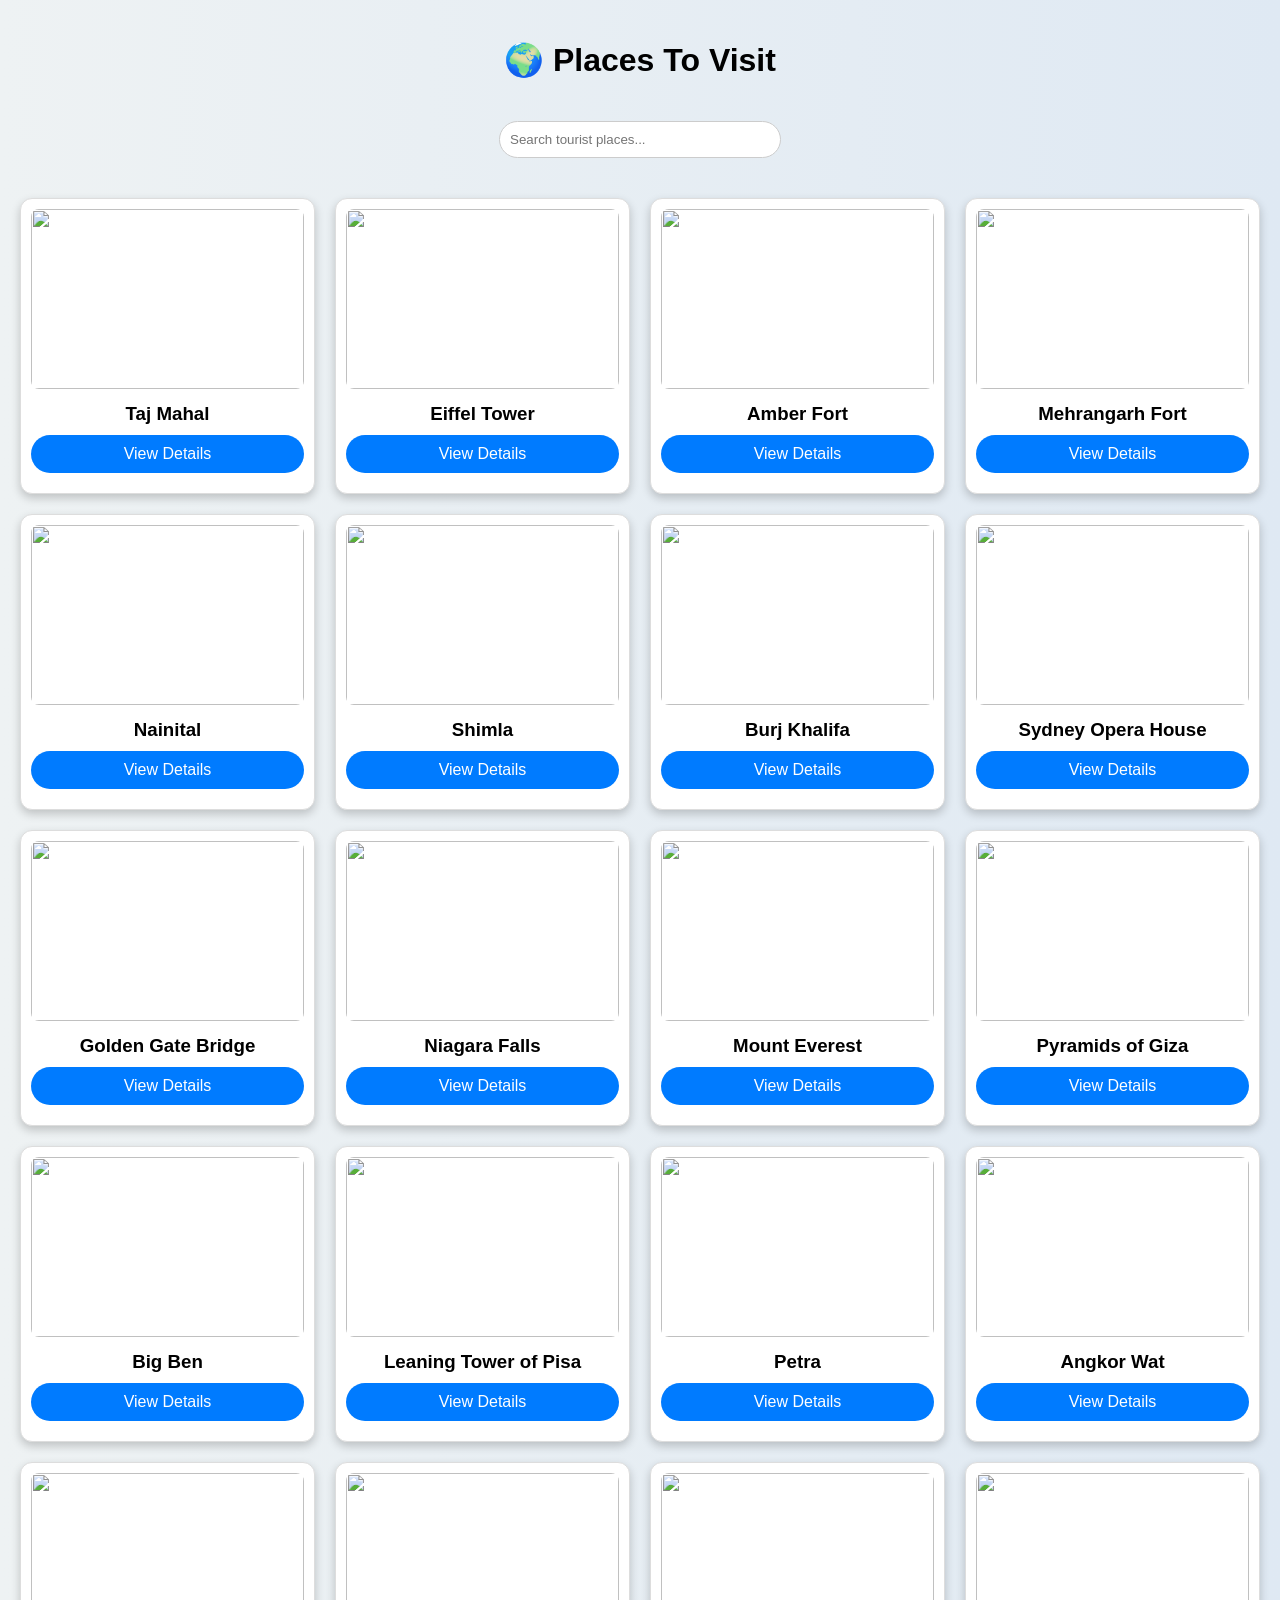
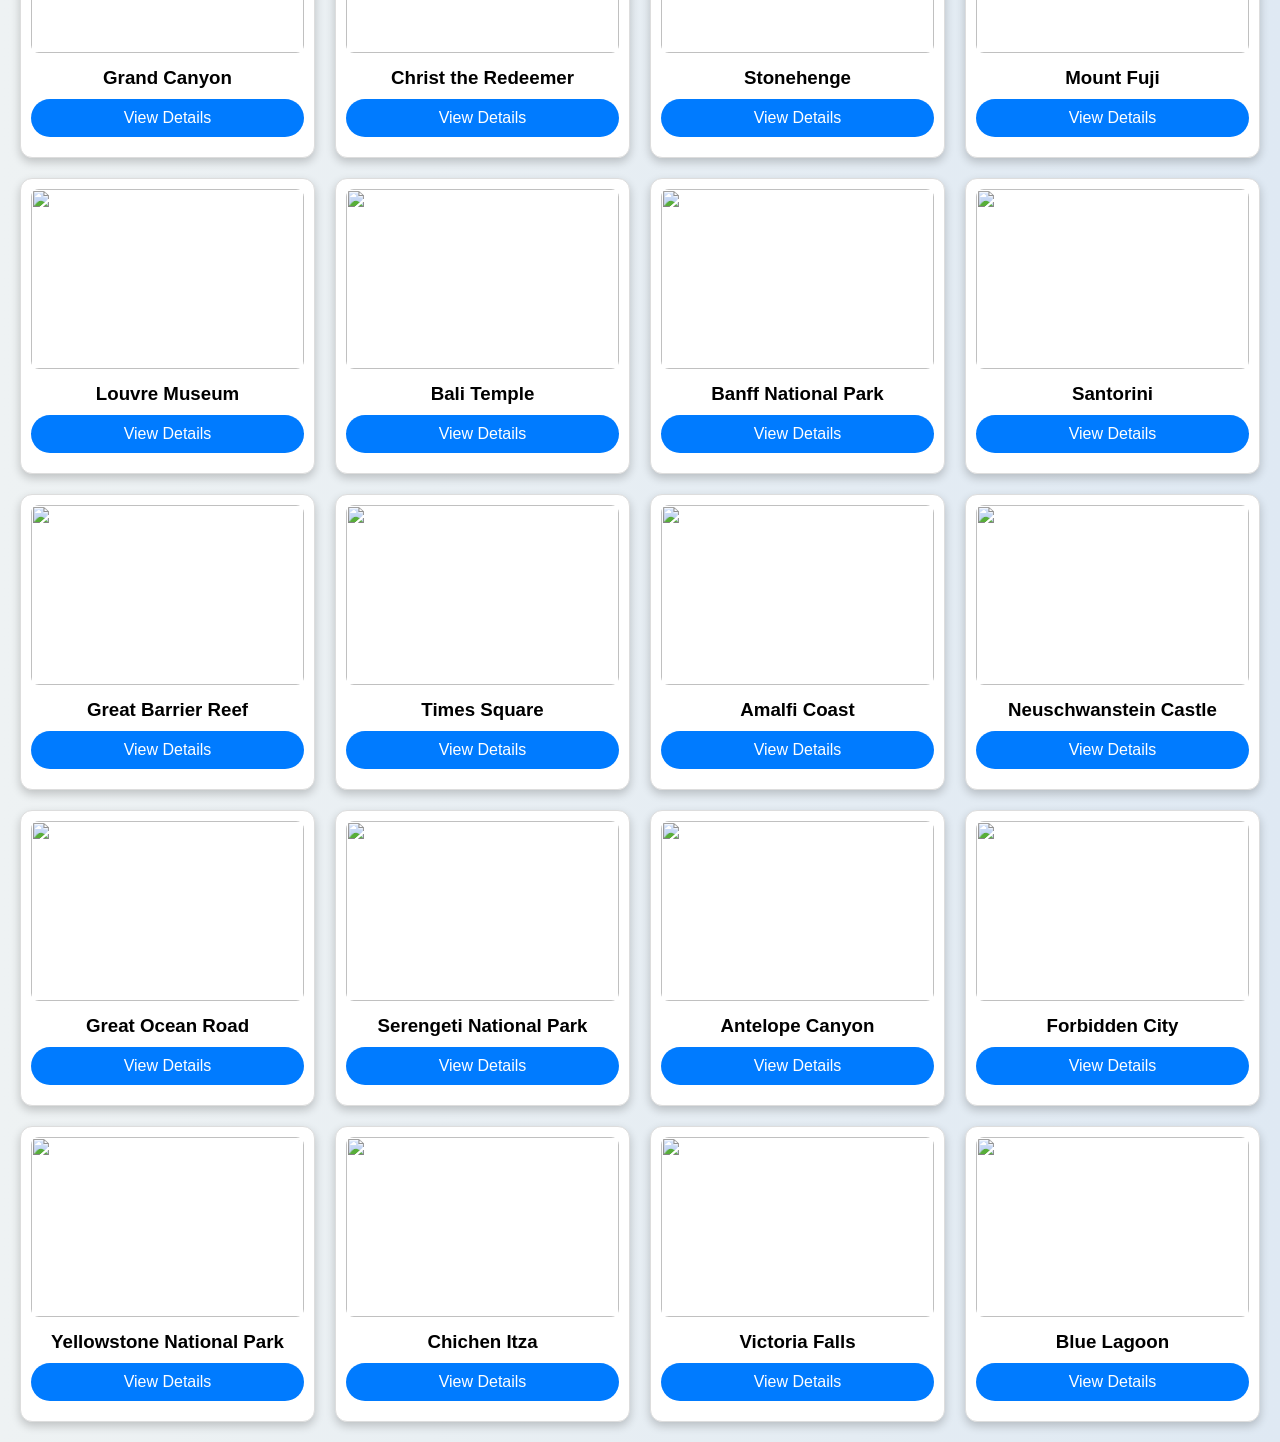
==== place to visit.html @ edbf4c34 "Add files via upload" ====
<!DOCTYPE html>
<html lang="en">
<head>
<meta charset="UTF-8">
<meta name="viewport" content="width=device-width, initial-scale=1.0">
<title>Tourist Places</title>
<link rel="stylesheet" href="place to visit.css">
</head>
<body>
<h1>🌍 Places To Visit</h1>
<div class="search-box">
    <input type="text" id="search" placeholder="Search tourist places...">
</div>
<div class="container" id="places">
<div class="card">
<img src="images/Tajmahal.jpg">
<h3>Taj Mahal</h3>
<a href="https://en.wikipedia.org/wiki/Taj_Mahal" target="_blank">View Details</a>
</div>

<div class="card">
<img src="images/Eiffel tower.jpg">
<h3>Eiffel Tower</h3>
<a href="https://en.wikipedia.org/wiki/Eiffel_Tower" target="_blank">View Details</a>
</div>

<div class="card">
<img src="images/Amber.webp">
<h3>Amber Fort</h3>
<a href="https://en.wikipedia.org/wiki/Amber_Fort" target="_blank">View Details</a>
</div>
<div class="card">
<img src="images/Mehrangarh fort.jpg">
<h3>Mehrangarh Fort</h3>
<a href="https://en.wikipedia.org/wiki/Mehrangarh" target="_blank">View Details</a>
</div>

<div class="card">
<img src="images/Nainital.webp">
<h3>Nainital</h3>
<a href="https://en.wikipedia.org/wiki/Nainital" target="_blank">View Details</a>
</div>
<div class="card">
<img src="images/simla.webp">
<h3>Shimla</h3>
<a href="https://en.wikipedia.org/wiki/Shimla" target="_blank">View Details</a>
</div>
<div class="card">
<img src="images/Burj khalifa.jpg">
<h3>Burj Khalifa</h3>
<a href="https://en.wikipedia.org/wiki/Burj_Khalifa" target="_blank">View Details</a>
</div>

<div class="card">
<img src="images/sydney opera house.jpeg">
<h3>Sydney Opera House</h3>
<a href="https://en.wikipedia.org/wiki/Sydney_Opera_House" target="_blank">View Details</a>
</div>

<div class="card">
<img src="images/golden gate bridge.jpeg">
<h3>Golden Gate Bridge</h3>
<a href="https://en.wikipedia.org/wiki/Golden_Gate_Bridge" target="_blank">View Details</a>
</div>

<div class="card">
<img src="images/niagara falls.jpeg">
<h3>Niagara Falls</h3>
<a href="https://en.wikipedia.org/wiki/Niagara_Falls" target="_blank">View Details</a>
</div>

<div class="card">
<img src="images/mount everest.jpeg">
<h3>Mount Everest</h3>
<a href="https://en.wikipedia.org/wiki/Mount_Everest" target="_blank">View Details</a>
</div>

<div class="card">
<img src="images/pyramids of giza.jpeg">
<h3>Pyramids of Giza</h3>
<a href="https://en.wikipedia.org/wiki/Giza_pyramid_complex" target="_blank">View Details</a>
</div>

<div class="card">
<img src="images/big ben.jpeg">
<h3>Big Ben</h3>
<a href="https://en.wikipedia.org/wiki/Big_Ben" target="_blank">View Details</a>
</div>

<div class="card">
<img src="images/Leaning Tower of Pisa.webp">
<h3>Leaning Tower of Pisa</h3>
<a href="https://en.wikipedia.org/wiki/Leaning_Tower_of_Pisa" target="_blank">View Details</a>
</div>

<div class="card">
<img src="images/Petra.avif">
<h3>Petra</h3>
<a href="https://en.wikipedia.org/wiki/Petra" target="_blank">View Details</a>
</div>

<div class="card">
<img src="images/Angkor Wat.webp">
<h3>Angkor Wat</h3>
<a href="https://en.wikipedia.org/wiki/Angkor_Wat" target="_blank">View Details</a>
</div>

<div class="card">
<img src="images/grand canyon.jpeg">
<h3>Grand Canyon</h3>
<a href="https://en.wikipedia.org/wiki/Grand_Canyon" target="_blank">View Details</a>
</div>

<div class="card">
<img src="images/christ the redeemer.jpeg">
<h3>Christ the Redeemer</h3>
<a href="https://en.wikipedia.org/wiki/Christ_the_Redeemer_(statue)" target="_blank">View Details</a>
</div>

<div class="card">
<img src="images/Stonehenge.webp">
<h3>Stonehenge</h3>
<a href="https://en.wikipedia.org/wiki/Stonehenge" target="_blank">View Details</a>
</div>

<div class="card">
<img src="images/mount fuji.jpg">
<h3>Mount Fuji</h3>
<a href="https://en.wikipedia.org/wiki/Mount_Fuji" target="_blank">View Details</a>
</div>

<div class="card">
    <img src="images/Louvre Museum.jpg">
<h3>Louvre Museum</h3>
<a href="https://en.wikipedia.org/wiki/Louvre" target="_blank">View Details</a>
</div>

<div class="card">
<img src="images/Bali Temple.jpg">
<h3>Bali Temple</h3>
<a href="https://en.wikipedia.org/wiki/Bali" target="_blank">View Details</a>
</div>

<div class="card">
<img src="images/Banff National Park.jpg">
<h3>Banff National Park</h3>
<a href="https://en.wikipedia.org/wiki/Banff_National_Park" target="_blank">View Details</a>
</div>

<div class="card">
<img src="images/Santorini.jpg">
<h3>Santorini</h3>
<a href="https://en.wikipedia.org/wiki/Santorini" target="_blank">View Details</a>
</div>

<div class="card">
<img src="images/Great Barrier Reef.jpg">
<h3>Great Barrier Reef</h3>
<a href="https://en.wikipedia.org/wiki/Great_Barrier_Reef" target="_blank">View Details</a>
</div>

<div class="card">
<img src="images/Times Square.jpg">
<h3>Times Square</h3>
<a href="https://en.wikipedia.org/wiki/Times_Square" target="_blank">View Details</a>
</div>

<div class="card">
<img src="images/Amalfi Coast.jpg">
<h3>Amalfi Coast</h3>
<a href="https://en.wikipedia.org/wiki/Amalfi_Coast" target="_blank">View Details</a>
</div>

<div class="card">
<img src="images/Neuschwanstein Castle.jpg">
<h3>Neuschwanstein Castle</h3>
<a href="https://en.wikipedia.org/wiki/Neuschwanstein_Castle" target="_blank">View Details</a>
</div>

<div class="card">
<img src="images/Great Ocean Road.jpg">
<h3>Great Ocean Road</h3>
<a href="https://en.wikipedia.org/wiki/Great_Ocean_Road" target="_blank">View Details</a>
</div>

<div class="card">
<img src="images/Serengeti National Park.jpg">
<h3>Serengeti National Park</h3>
<a href="https://en.wikipedia.org/wiki/Serengeti_National_Park" target="_blank">View Details</a>
</div>

<div class="card">
<img src="images/Antelope Canyon.jpg">
<h3>Antelope Canyon</h3>
<a href="https://en.wikipedia.org/wiki/Antelope_Canyon" target="_blank">View Details</a>
</div>

<div class="card">
<img src="images/Forbidden City.jpg">
<h3>Forbidden City</h3>
<a href="https://en.wikipedia.org/wiki/Forbidden_City" target="_blank">View Details</a>
</div>

<div class="card">
<img src="images/Yellowstone National Park.jpg">
<h3>Yellowstone National Park</h3>
<a href="https://en.wikipedia.org/wiki/Yellowstone_National_Park" target="_blank">View Details</a>
</div>

<div class="card">
<img src="images/Chichen Itza.jpg">
<h3>Chichen Itza</h3>
<a href="https://en.wikipedia.org/wiki/Chichen_Itza" target="_blank">View Details</a>
</div>

<div class="card">
<img src="images/Victoria Falls.jpg">
<h3>Victoria Falls</h3>
<a href="https://en.wikipedia.org/wiki/Victoria_Falls" target="_blank">View Details</a>
</div>

<div class="card">
<img src="images/Blue Lagoon.jpg">
<h3>Blue Lagoon</h3>
<a href="https://en.wikipedia.org/wiki/Blue_Lagoon_(geothermal_spa)" target="_blank">View Details</a>
</div>
</div>
<script>
const searchInput = document.getElementById("search");
const cards = document.querySelectorAll(".card");

searchInput.addEventListener("keyup", function() {
    let filter = searchInput.value.toLowerCase();

    cards.forEach(card => {
        let text = card.innerText.toLowerCase();
        card.style.display = text.includes(filter) ? "block" : "none";
    });
});
</script>
</body>
</html>
---- place to visit.css ----
body {
    margin: 0;
    font-family: Arial, sans-serif;
    background: linear-gradient(to right, #eef2f3, #dfe9f3);
}
h1 {
    text-align: center;
    padding: 20px;
}
.search-box {
    text-align: center;
    margin-bottom: 20px;
}
.search-box input {
    padding: 10px;
    width: 260px;
    border-radius: 20px;
    border: 1px solid #ccc;
    outline: none;
}
.container {
    display: grid;
    grid-template-columns: repeat(auto-fit, minmax(250px, 1fr));
    gap: 20px;
    padding: 20px;
}
.card {
    background: #fff;
    border: 1px solid #ddd;
    border-radius: 12px;
    overflow: hidden;
    padding: 10px;
    box-shadow: 0 4px 10px rgba(0,0,0,0.2);
    transition: all 0.3s ease;
}
.card:hover {
    transform: translateY(-8px) scale(1.03);
}
.card img {
    width: 100%;
    height: 180px;
    object-fit: cover;
    border-radius: 8px;
}
.card h3 {
    text-align: center;
    margin: 10px 0;
}
.card a {
    display: block;
    text-align: center;
    padding: 10px;
    margin: 10px 0;
    text-decoration: none;
    color: white;
    background: #007BFF;
    border-radius: 20px;
    transition: 0.3s;
}
.card a:hover {
    background: #ff5722;
}
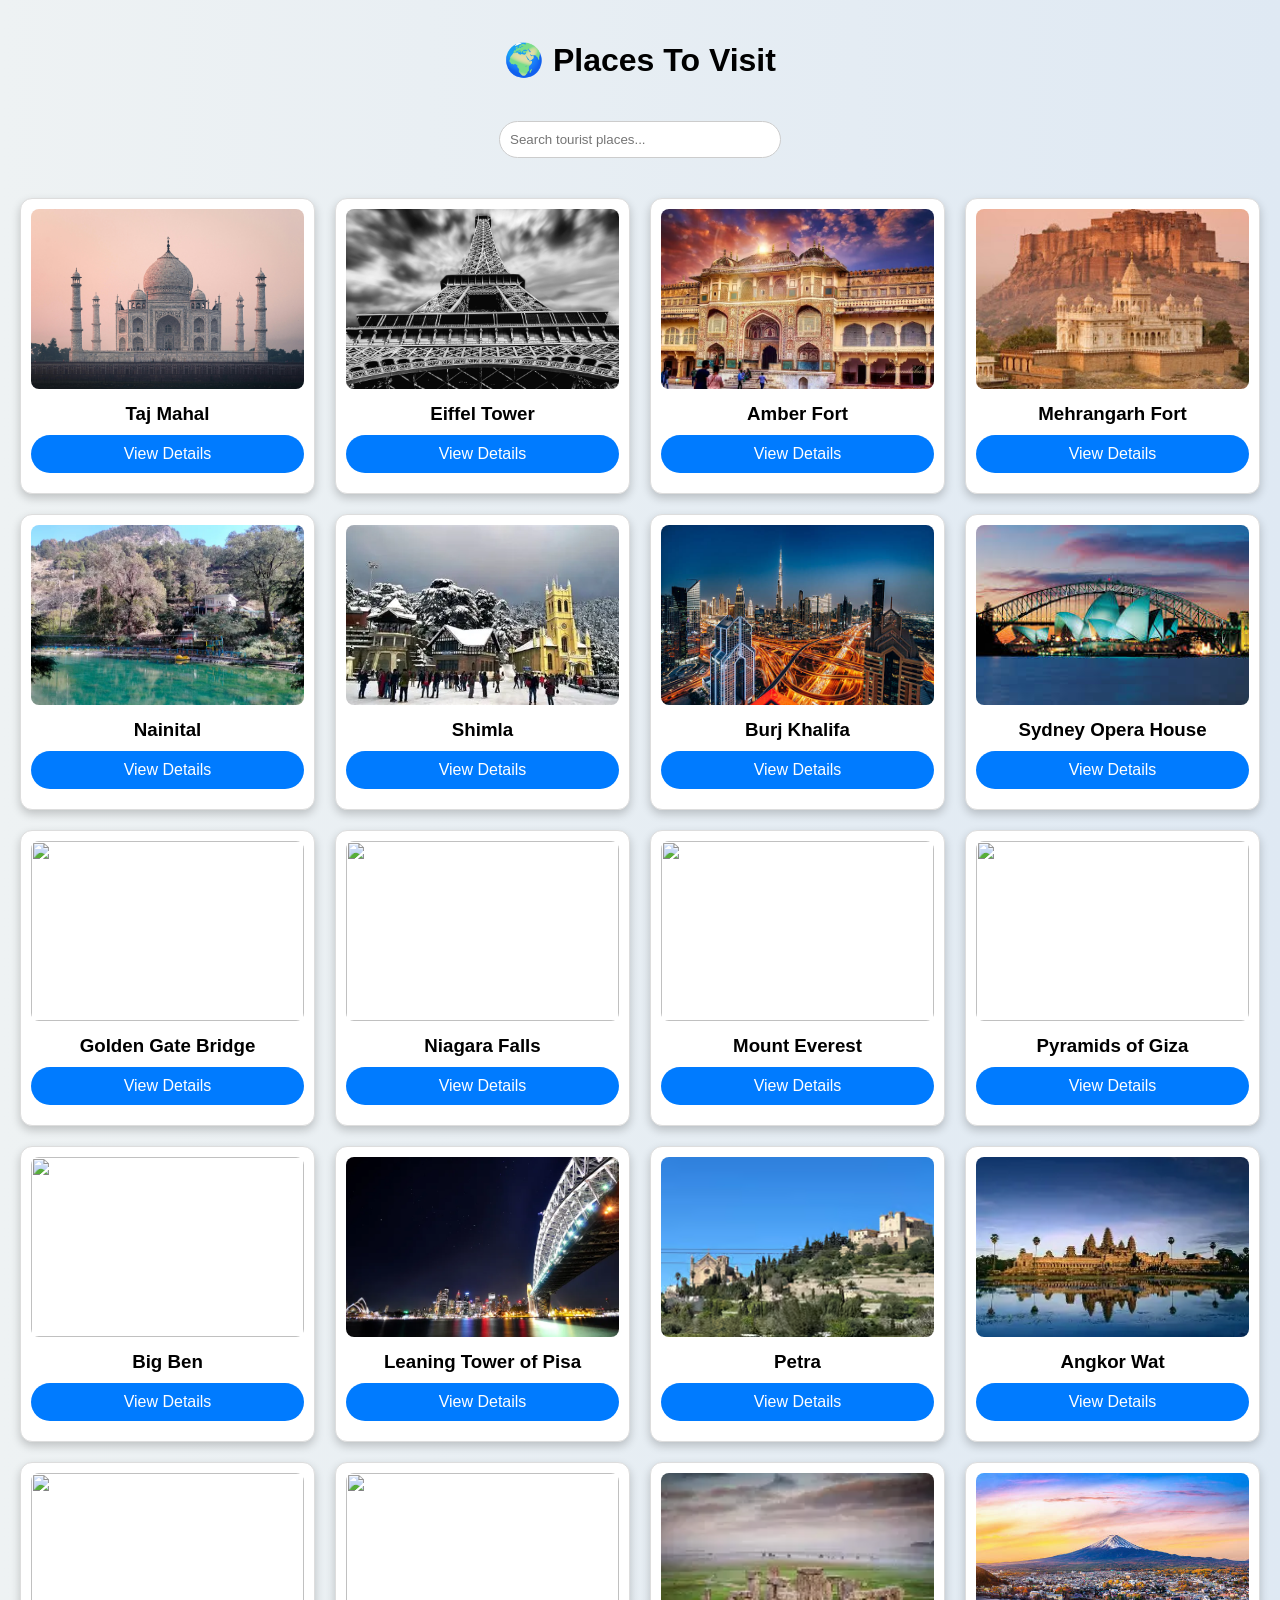
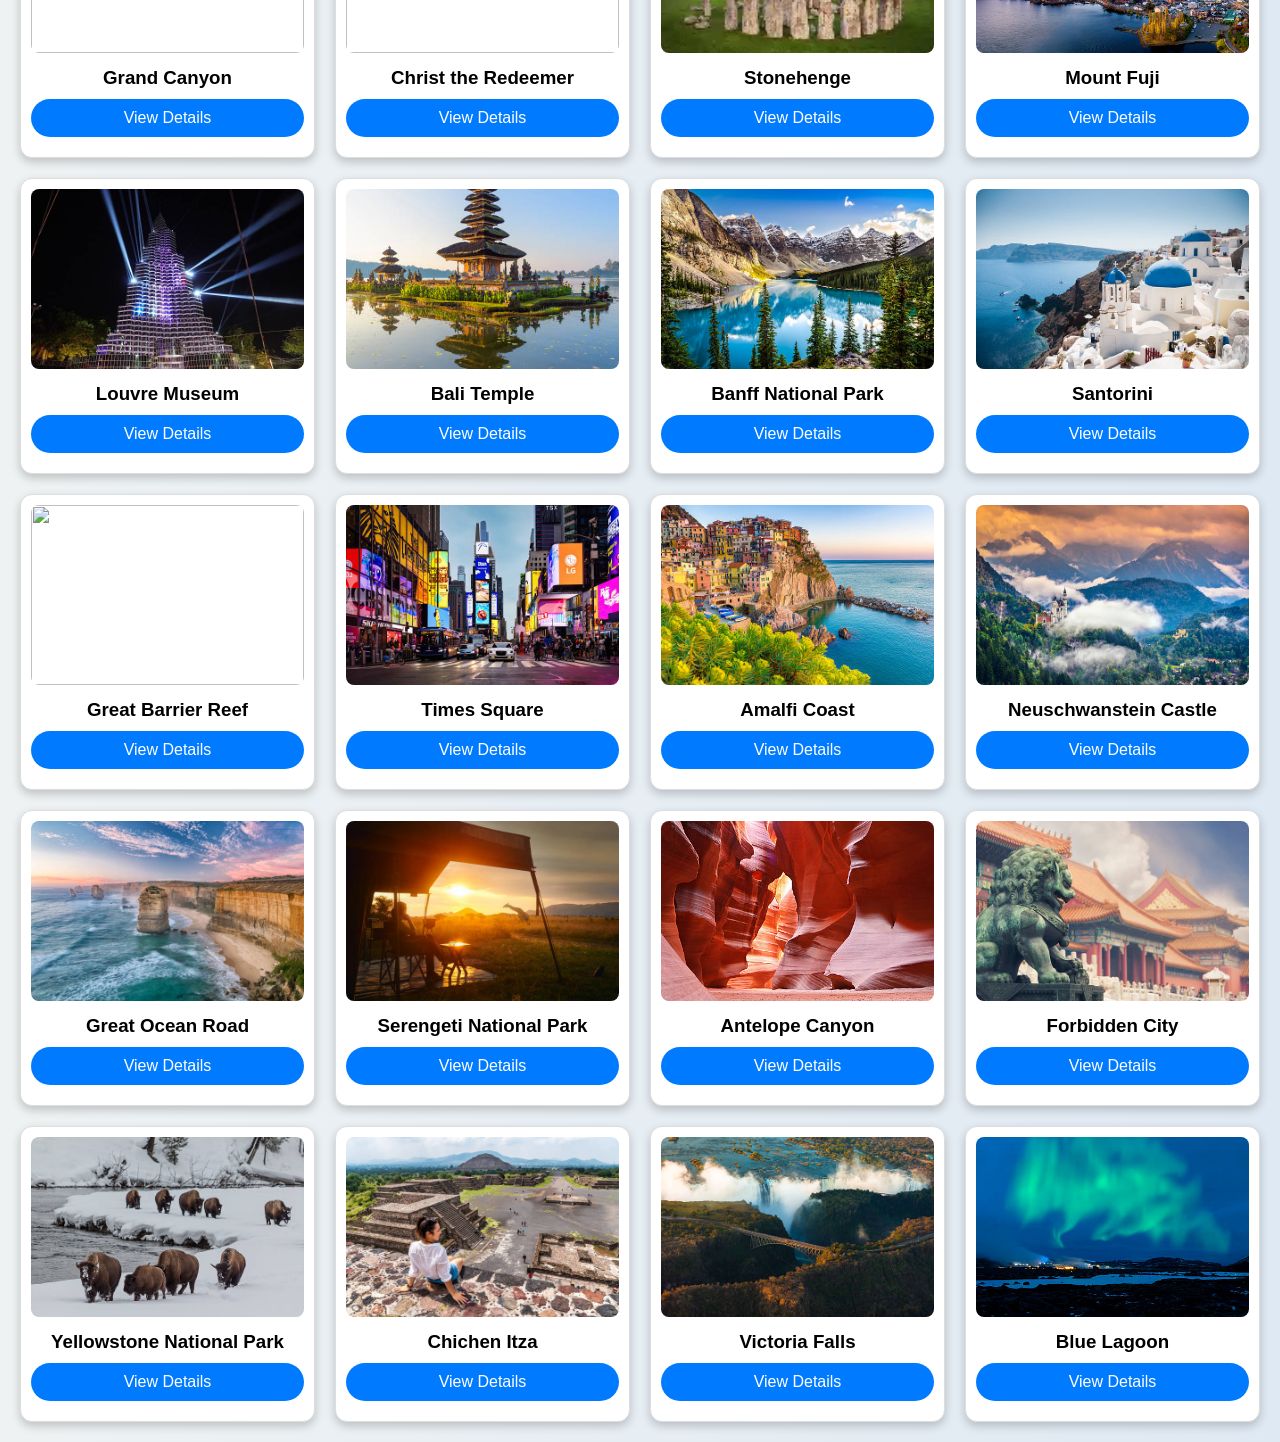
==== commit 9a688752: "Update place to visit.html" ====
--- a/place to visit.html
+++ b/place to visit.html
@@ -52,7 +52,7 @@
 </div>
 
 <div class="card">
-<img src="images/sydney opera house.jpeg">
+<img src="images/Sydney Opera House.jpeg">
 <h3>Sydney Opera House</h3>
 <a href="https://en.wikipedia.org/wiki/Sydney_Opera_House" target="_blank">View Details</a>
 </div>
@@ -239,4 +239,4 @@
 });
 </script>
 </body>
-</html>+</html>
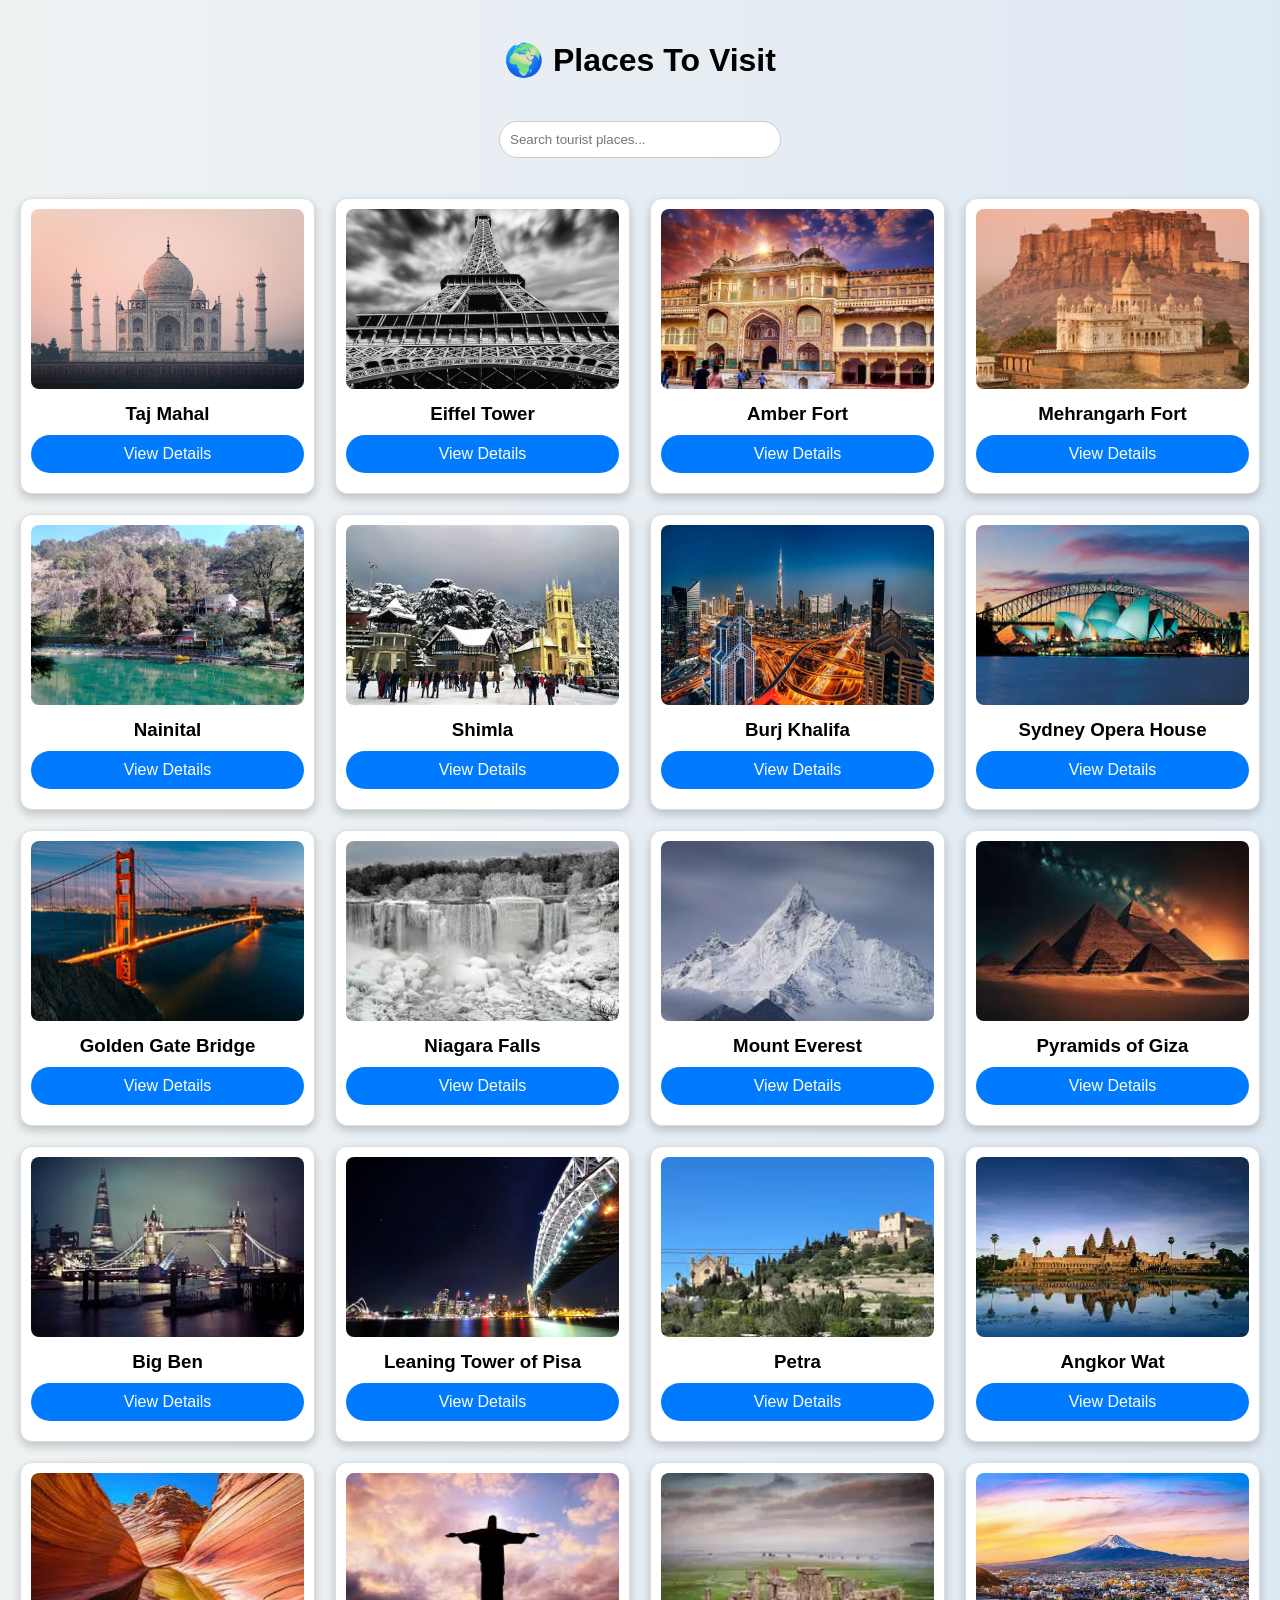
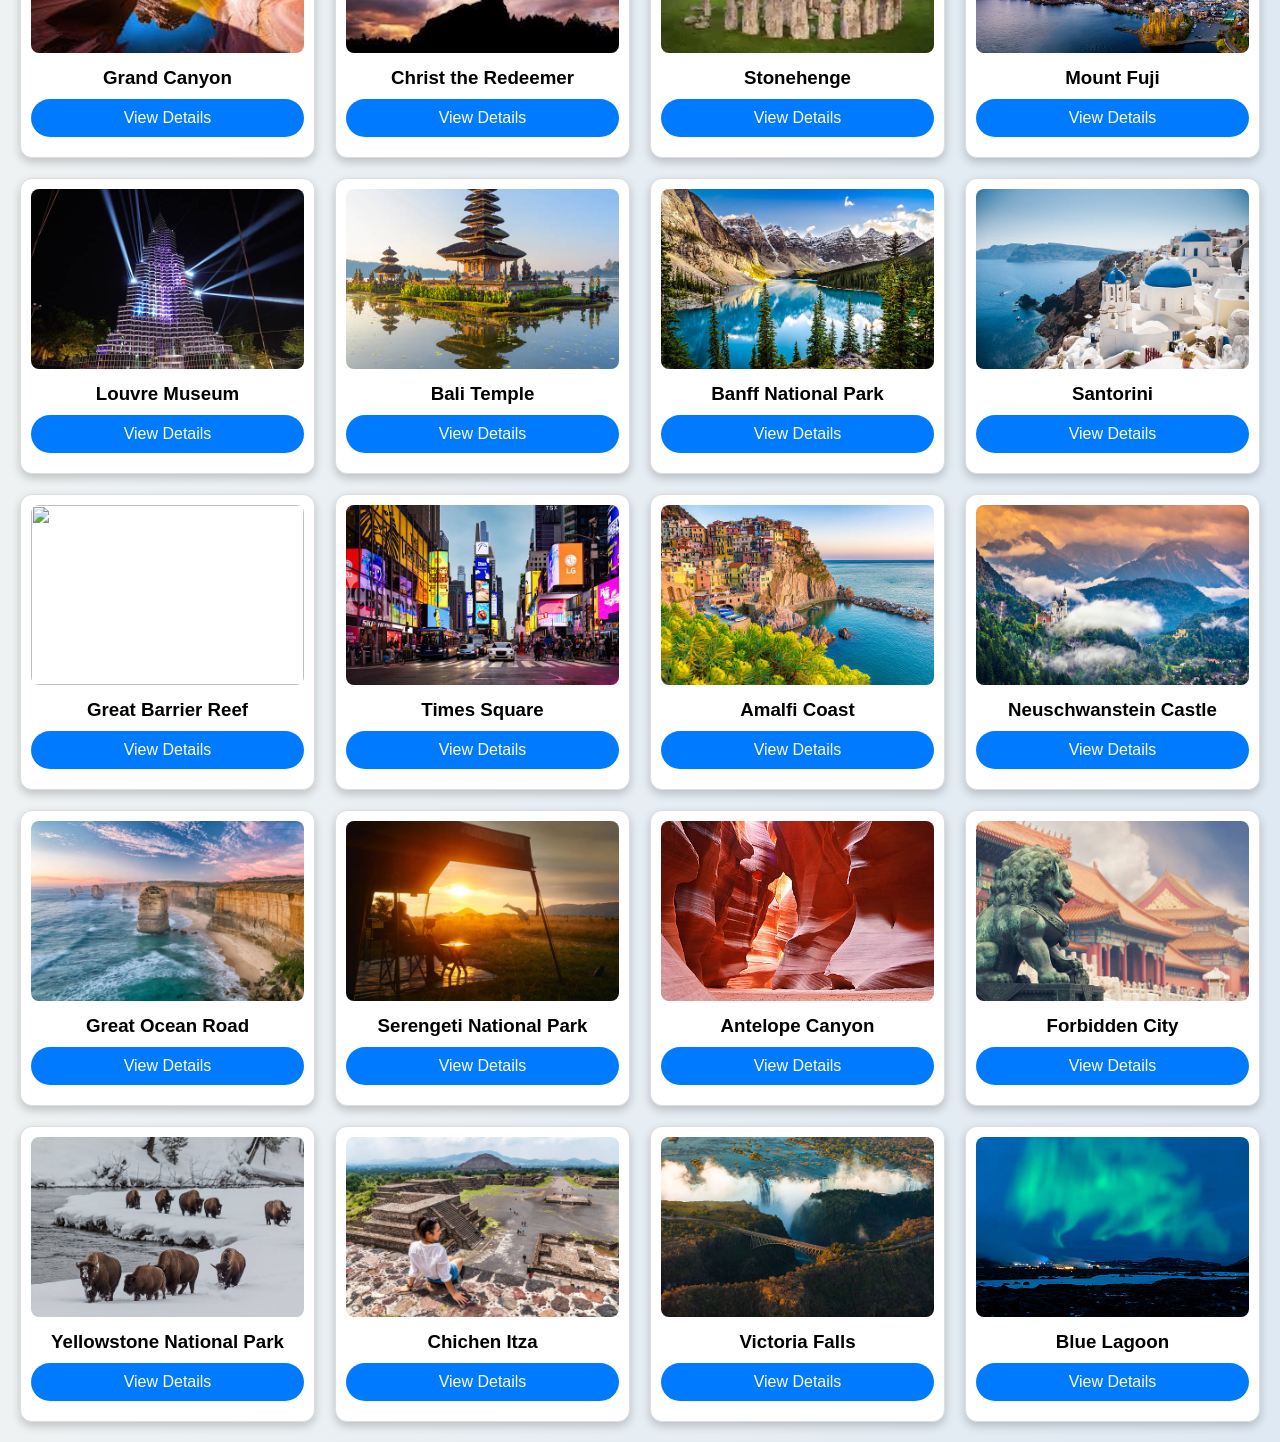
==== commit 431c6bce: "Update place to visit.html" ====
--- a/place to visit.html
+++ b/place to visit.html
@@ -58,31 +58,31 @@
 </div>
 
 <div class="card">
-<img src="images/golden gate bridge.jpeg">
+<img src="images/Golden Gate Bridge.jpeg">
 <h3>Golden Gate Bridge</h3>
 <a href="https://en.wikipedia.org/wiki/Golden_Gate_Bridge" target="_blank">View Details</a>
 </div>
 
 <div class="card">
-<img src="images/niagara falls.jpeg">
+<img src="images/Niagara Falls.jpeg">
 <h3>Niagara Falls</h3>
 <a href="https://en.wikipedia.org/wiki/Niagara_Falls" target="_blank">View Details</a>
 </div>
 
 <div class="card">
-<img src="images/mount everest.jpeg">
+<img src="images/Mount Everest.jpeg">
 <h3>Mount Everest</h3>
 <a href="https://en.wikipedia.org/wiki/Mount_Everest" target="_blank">View Details</a>
 </div>
 
 <div class="card">
-<img src="images/pyramids of giza.jpeg">
+<img src="images/Pyramids of Giza.jpeg">
 <h3>Pyramids of Giza</h3>
 <a href="https://en.wikipedia.org/wiki/Giza_pyramid_complex" target="_blank">View Details</a>
 </div>
 
 <div class="card">
-<img src="images/big ben.jpeg">
+<img src="images/Big Ben.jpeg">
 <h3>Big Ben</h3>
 <a href="https://en.wikipedia.org/wiki/Big_Ben" target="_blank">View Details</a>
 </div>
@@ -106,13 +106,13 @@
 </div>
 
 <div class="card">
-<img src="images/grand canyon.jpeg">
+<img src="images/Grand Canyon.jpeg">
 <h3>Grand Canyon</h3>
 <a href="https://en.wikipedia.org/wiki/Grand_Canyon" target="_blank">View Details</a>
 </div>
 
 <div class="card">
-<img src="images/christ the redeemer.jpeg">
+<img src="images/Christ the Redeemer.jpeg">
 <h3>Christ the Redeemer</h3>
 <a href="https://en.wikipedia.org/wiki/Christ_the_Redeemer_(statue)" target="_blank">View Details</a>
 </div>
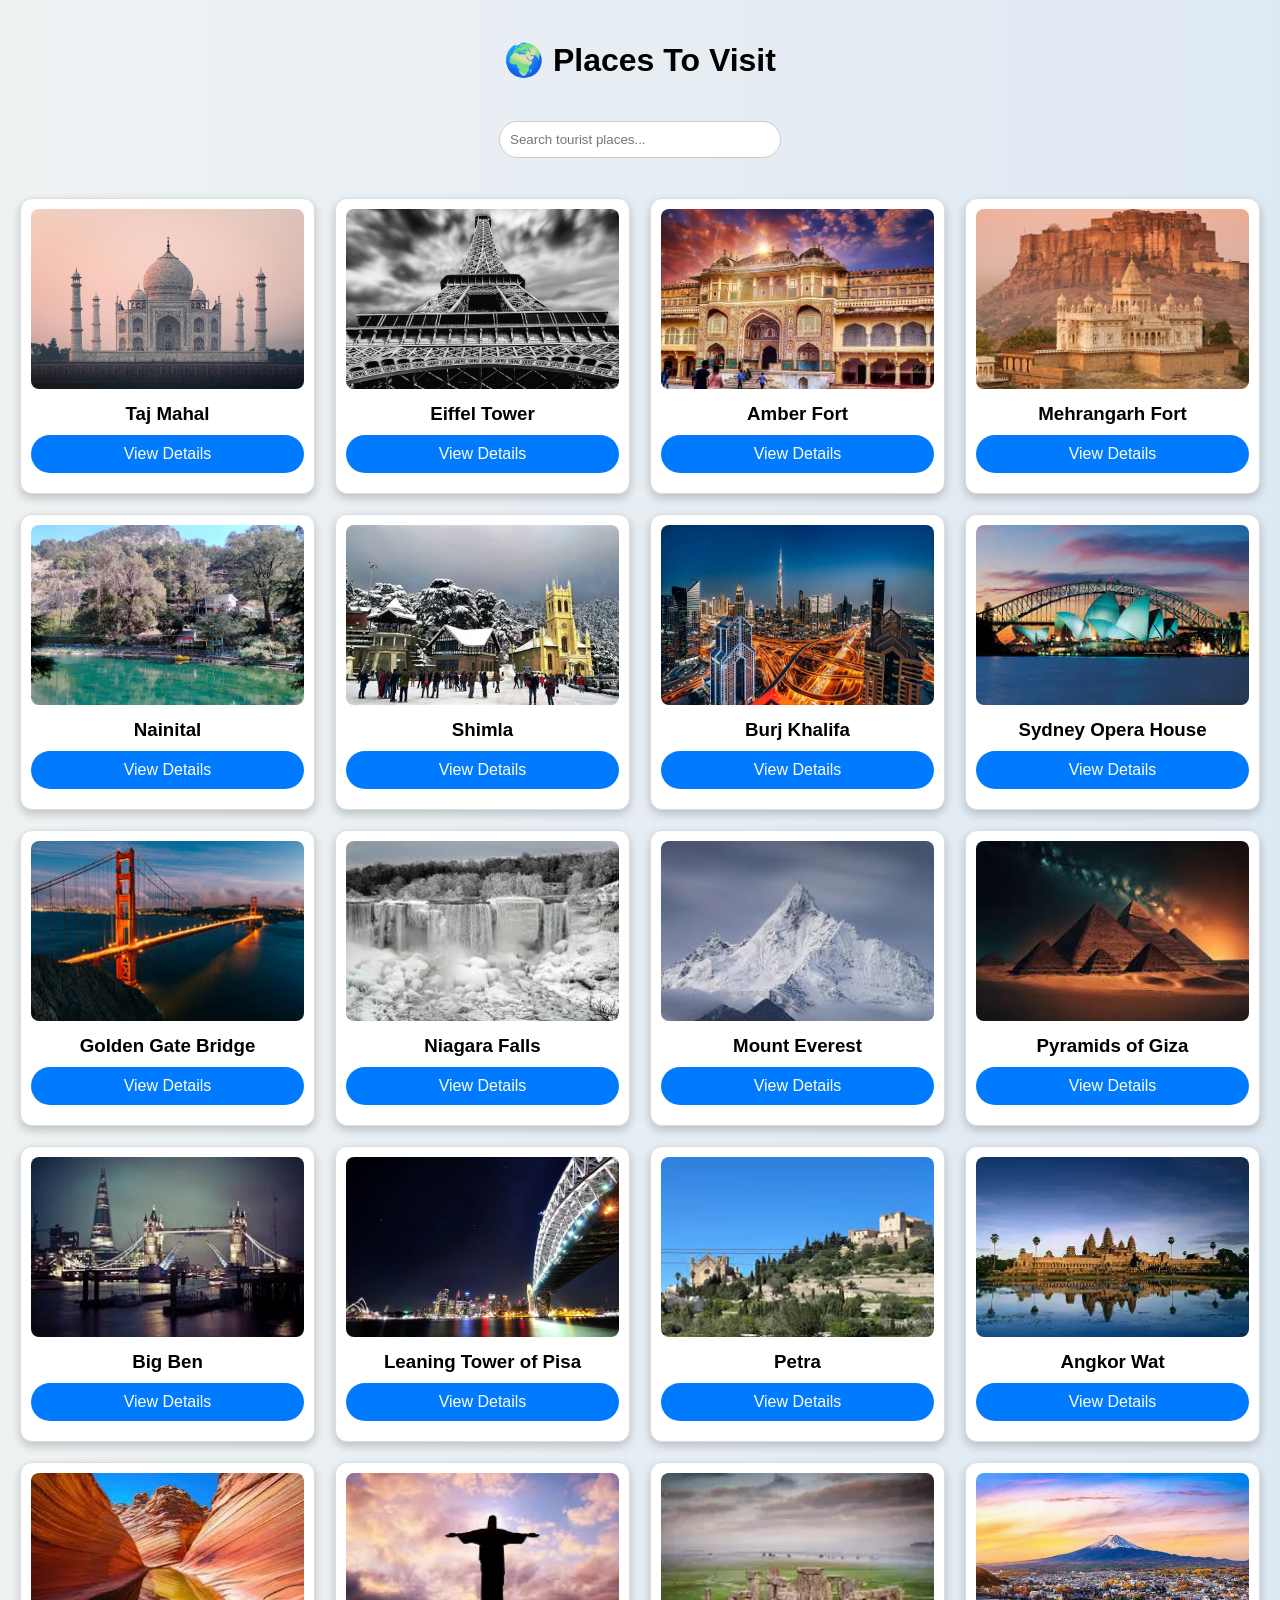
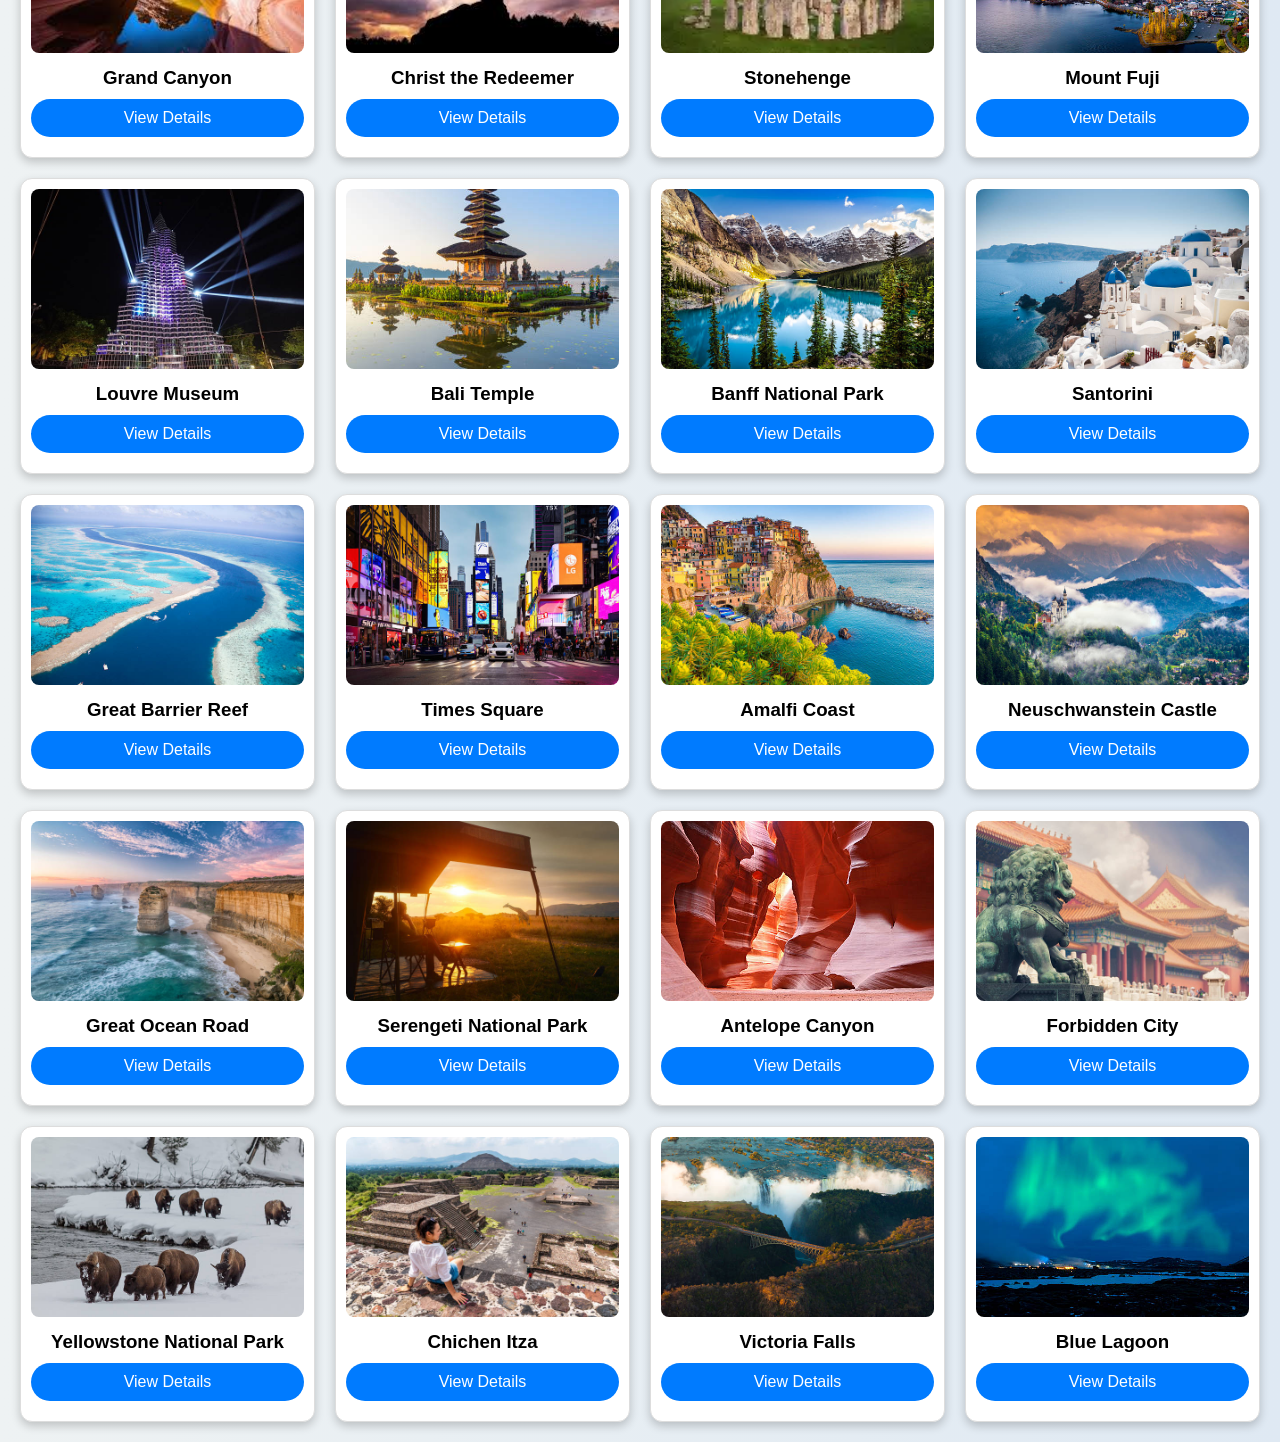
==== commit 74f146c2: "Update place to visit.html" ====
--- a/place to visit.html
+++ b/place to visit.html
@@ -154,7 +154,7 @@
 </div>
 
 <div class="card">
-<img src="images/Great Barrier Reef.jpg">
+<img src="images/great barrier reef.jpg">
 <h3>Great Barrier Reef</h3>
 <a href="https://en.wikipedia.org/wiki/Great_Barrier_Reef" target="_blank">View Details</a>
 </div>
